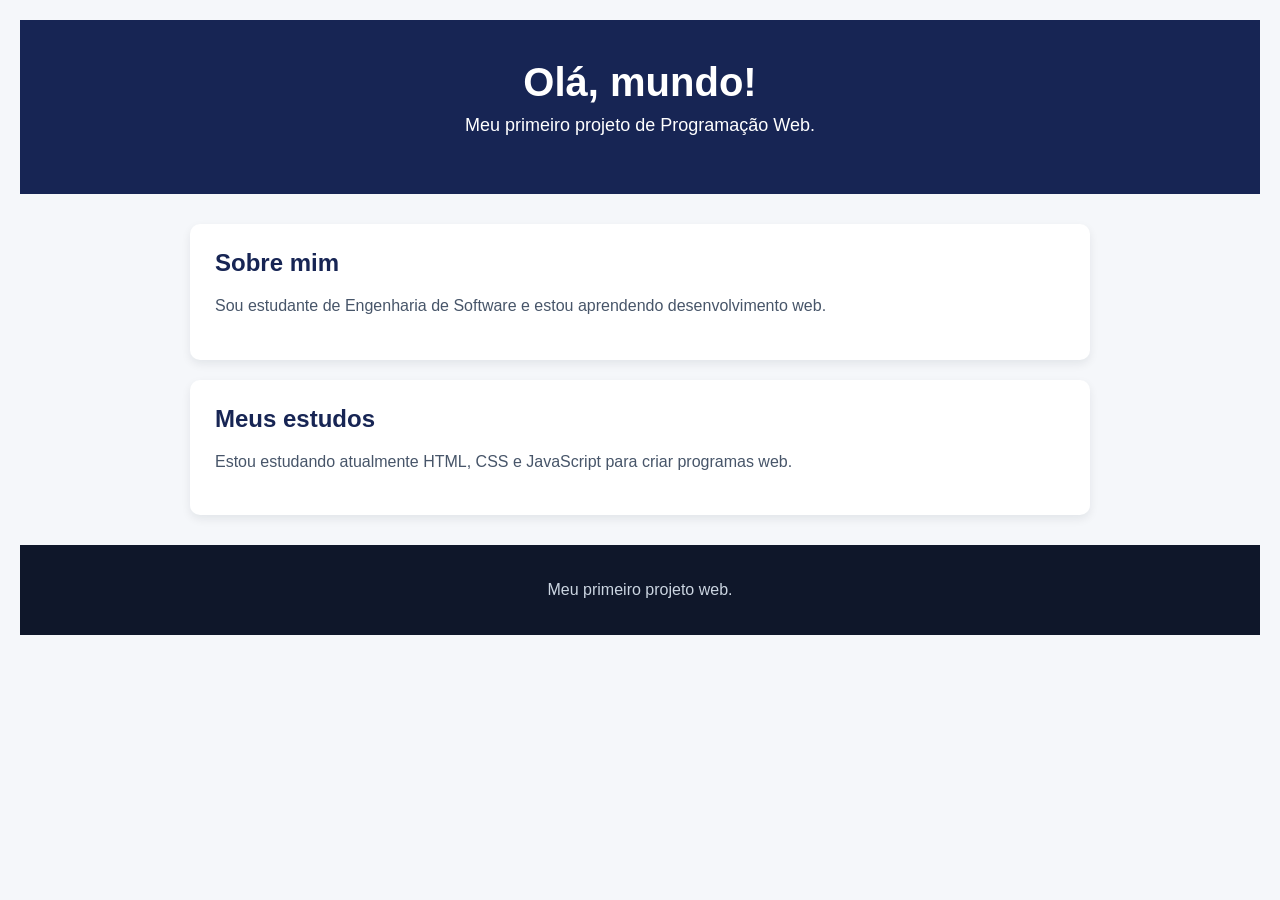
==== index.html @ a038ff34 "feat: adiciona estrutura inicial do projeto com HTML e CSS" ====
<!DOCTYPE html>
<html lang="pt-BR">
<head>
    <meta charset="UTF-8">
    <meta name="viewport" content="width=device-width, initial-scale=1.0">
    <title>Meu primeiro site.</title>
    <link rel="stylesheet" href="style.css">
</head>
<body>
    <header>
        <h1>Olá, mundo!</h1>
        <p>Meu primeiro projeto de Programação Web.</p>
    </header>
    <main>
        <section>
            <h2>Sobre mim</h2>
            <p>
                Sou estudante de Engenharia de Software
                e estou aprendendo desenvolvimento web.
            </p>
        </section>
        <section>
            <h2>Meus estudos</h2>
            <p>
                Estou estudando atualmente HTML, CSS e JavaScript para criar programas web.
            </p>
        </section>
    </main>
    <footer>
        <p>Meu primeiro projeto web.</p>
    </footer>
</body>
</html>
---- style.css ----
body {
    background-color: #F5F7FA;
    font-family: Arial, sans-serif;
    margin: 20px;
}

header {
    background-color: #172554;
    color: #FFFFFF;
    text-align: center;
    padding: 40px 20px;
}

h1 {
    margin: 0;
    font-size: 40px;
}

main {
    max-width: 900px;
    margin: 30px auto;
}

section {
    background-color: #FFFFFF;
    padding: 25px;
    margin-bottom: 20px;
    border-radius: 10px;
}

section h2 {
    color: #172554;
    margin-top: 0;
    margin-bottom: 10px;
    font-size: 24px;
}

section p {
    color: #475569;
}

footer {
    background-color: #0F172A;
    color: #CBD5E1;
    text-align: center;
    padding: 20px;
}

header p {
    font-size: 18px;
    margin-top: 10px;
}

section p {
    font-size: 16px;
    line-height: 1.6;
}

section {
    background-color: #FFFFFF;
    padding: 25px;
    margin-bottom: 20px;
    border-radius: 10px;
    box-shadow: 0 4px 10px rgba(15, 23, 42, 0.08);
}
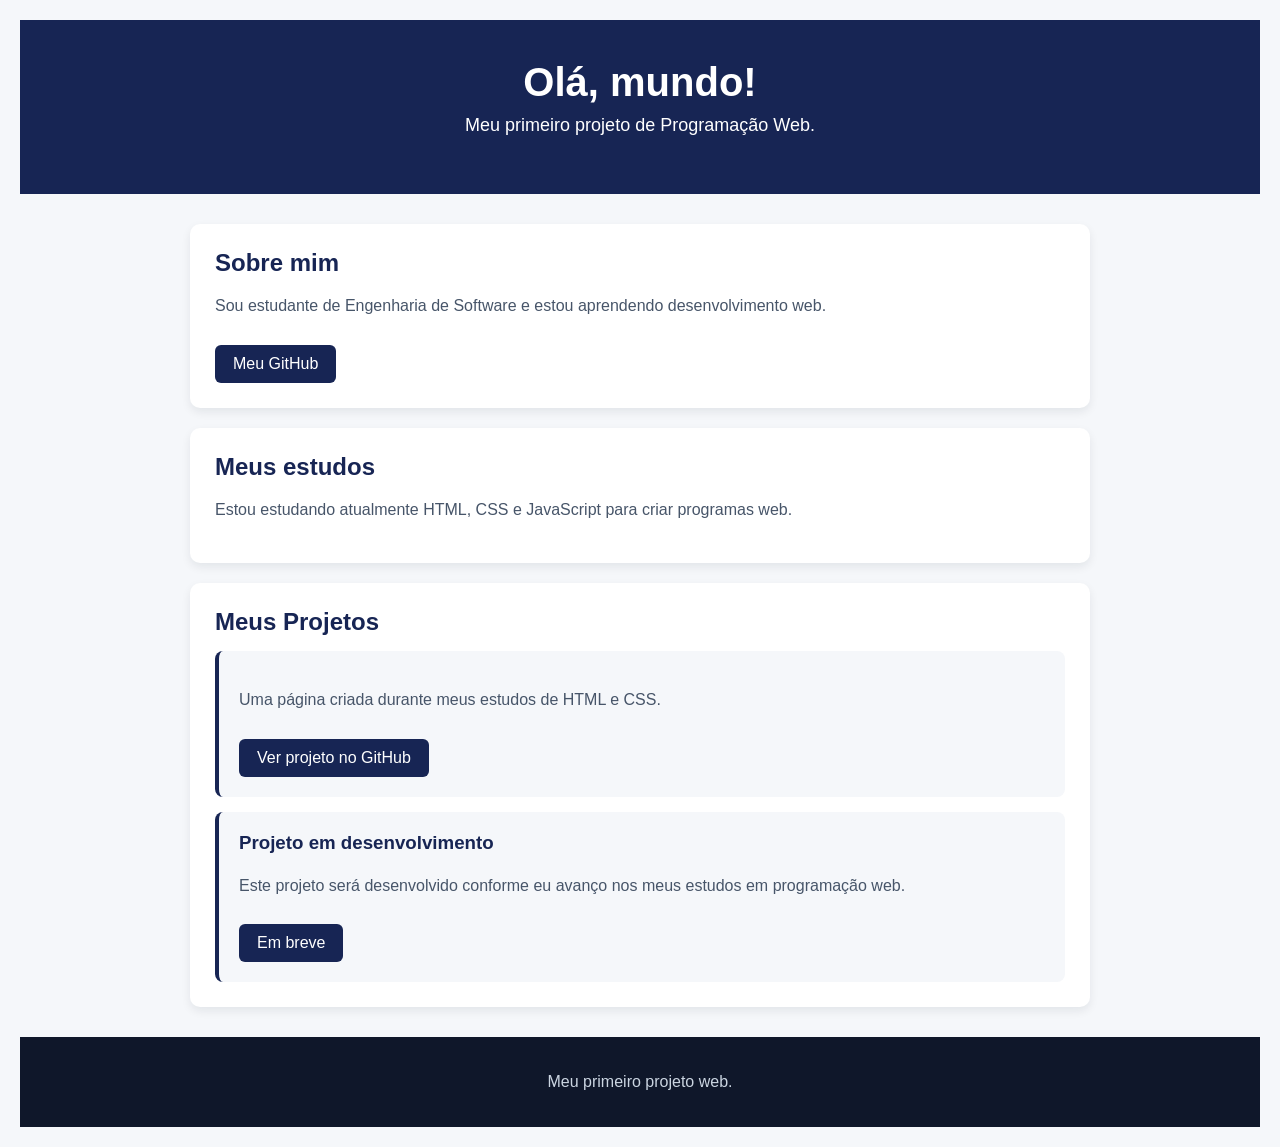
==== commit cff17ed5: "feat: adiciona seções sobre estudos e projetos com links no HTML e estilos no CSS" ====
--- a/index.html
+++ b/index.html
@@ -15,9 +15,9 @@
         <section>
             <h2>Sobre mim</h2>
             <p>
-                Sou estudante de Engenharia de Software
-                e estou aprendendo desenvolvimento web.
+                Sou estudante de Engenharia de Software e estou aprendendo desenvolvimento web.
             </p>
+            <a href="https://github.com/" target="_blank">Meu GitHub</a>
         </section>
         <section>
             <h2>Meus estudos</h2>
@@ -25,6 +25,22 @@
                 Estou estudando atualmente HTML, CSS e JavaScript para criar programas web.
             </p>
         </section>
+        <section>
+            <h2>Meus Projetos</h2>
+                <div class="projeto">
+                <p>
+                    Uma página criada durante meus estudos de HTML e CSS.
+                </p>
+                <a href="https://github.com" target="_blank">Ver projeto no GitHub</a>
+                </div>
+                <div class="projeto">
+                    <h3>Projeto em desenvolvimento</h3>
+                    <p>
+                        Este projeto será desenvolvido conforme eu avanço nos meus estudos em programação web.
+                    </p>
+                    <a href="#" >Em breve</a>
+                </div>
+        </section>
     </main>
     <footer>
         <p>Meu primeiro projeto web.</p>
--- a/style.css
+++ b/style.css
@@ -62,4 +62,31 @@
     margin-bottom: 20px;
     border-radius: 10px;
     box-shadow: 0 4px 10px rgba(15, 23, 42, 0.08);
+}
+
+section a {
+    display: inline-block;
+    background-color: #172554;
+    color: #FFFFFF;
+    padding: 10px 18px;
+    text-decoration: none;
+    border-radius: 6px;
+    margin-top: 10px;
+}
+
+section a:hover {
+    background-color: #1E40AF;
+}
+
+.projeto {
+    background-color: #F5F7FA;
+    padding: 20px;
+    margin-top: 15px;
+    border-radius: 8px;
+    border-left: 4px solid #172554;
+}
+
+.projeto h3 {
+    margin-top: 0;
+    color: #172554;
 }
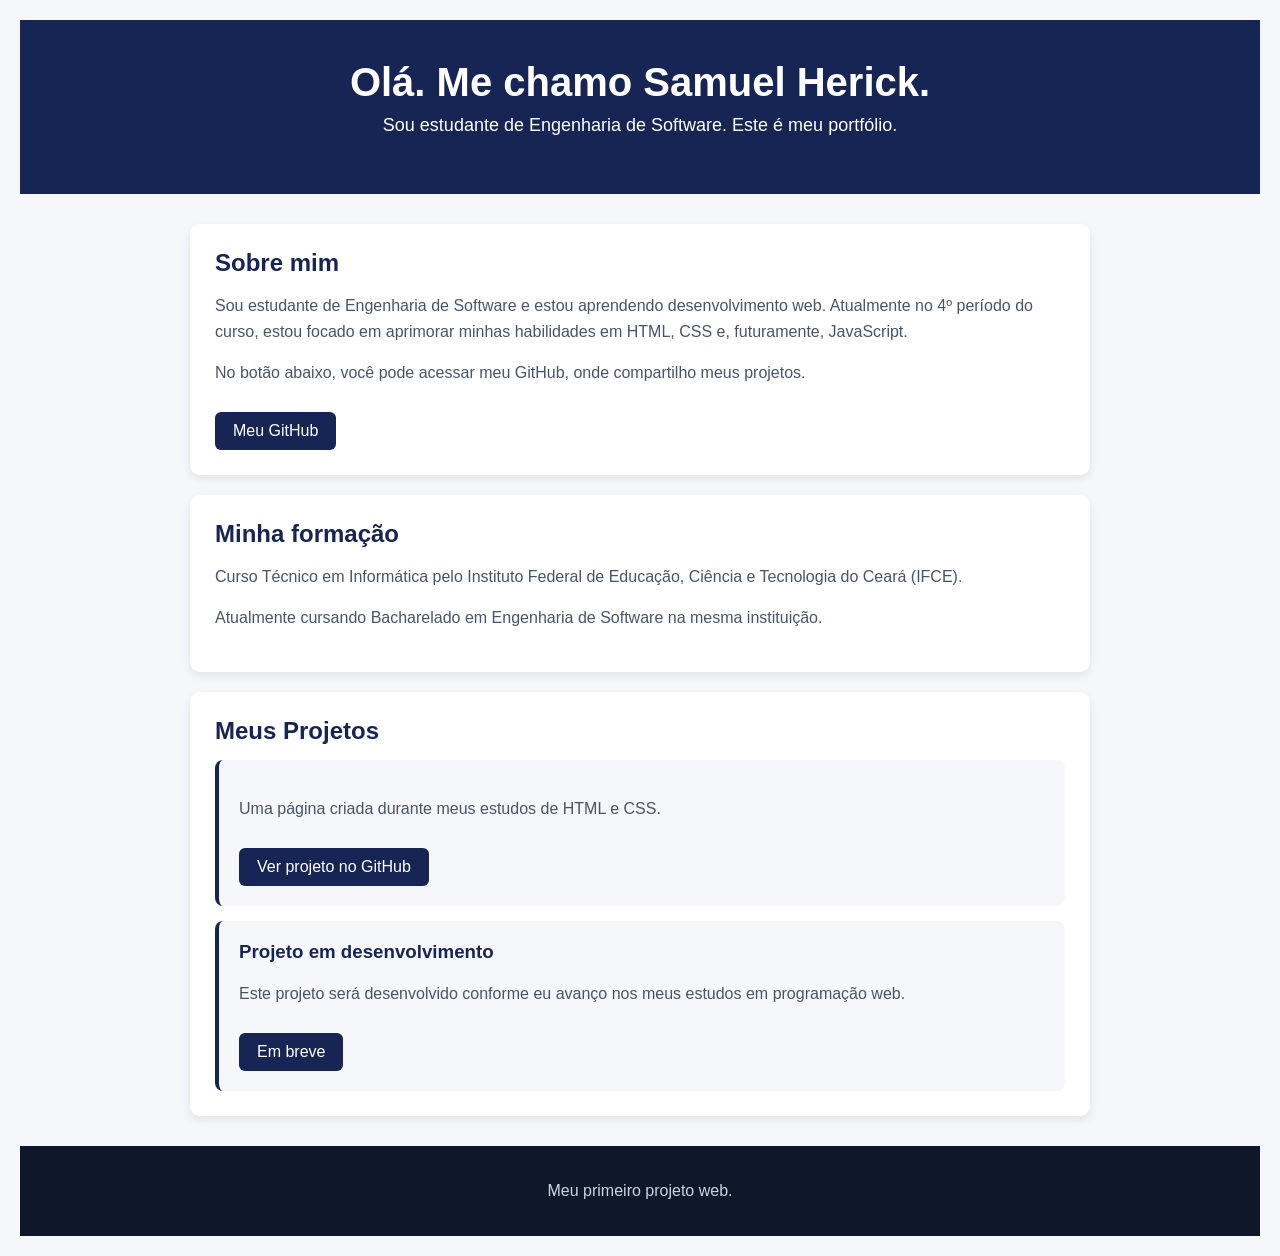
==== commit 23a556b3: "feat: atualiza informações pessoais e estrutura do portfólio no HTML" ====
--- a/index.html
+++ b/index.html
@@ -3,27 +3,36 @@
 <head>
     <meta charset="UTF-8">
     <meta name="viewport" content="width=device-width, initial-scale=1.0">
-    <title>Meu primeiro site.</title>
+    <title>Meu portfólio</title>
     <link rel="stylesheet" href="style.css">
 </head>
 <body>
     <header>
-        <h1>Olá, mundo!</h1>
-        <p>Meu primeiro projeto de Programação Web.</p>
+        <h1>Olá. Me chamo Samuel Herick.</h1>
+        <p>Sou estudante de Engenharia de Software. Este é meu portfólio.</p>
     </header>
     <main>
         <section>
             <h2>Sobre mim</h2>
             <p>
                 Sou estudante de Engenharia de Software e estou aprendendo desenvolvimento web.
+                Atualmente no 4º período do curso, estou focado em aprimorar minhas habilidades em HTML, CSS e, 
+                futuramente, JavaScript.
+            </p> 
+            <p>
+                No botão abaixo, você pode acessar meu GitHub, onde compartilho meus projetos.  
             </p>
-            <a href="https://github.com/" target="_blank">Meu GitHub</a>
+            <a href="https://github.com/sam-herickdev" target="_blank">Meu GitHub</a>
         </section>
         <section>
-            <h2>Meus estudos</h2>
+            <h2>Minha formação</h2>
             <p>
-                Estou estudando atualmente HTML, CSS e JavaScript para criar programas web.
+                Curso Técnico em Informática pelo Instituto Federal de Educação, Ciência e Tecnologia do Ceará (IFCE).
             </p>
+            <p>
+                Atualmente cursando Bacharelado em Engenharia de Software na mesma instituição.
+            </p>
+            
         </section>
         <section>
             <h2>Meus Projetos</h2>
@@ -31,7 +40,7 @@
                 <p>
                     Uma página criada durante meus estudos de HTML e CSS.
                 </p>
-                <a href="https://github.com" target="_blank">Ver projeto no GitHub</a>
+                <a href="https://github.com/sam-herickdev/prog-web" target="_blank">Ver projeto no GitHub</a>
                 </div>
                 <div class="projeto">
                     <h3>Projeto em desenvolvimento</h3>
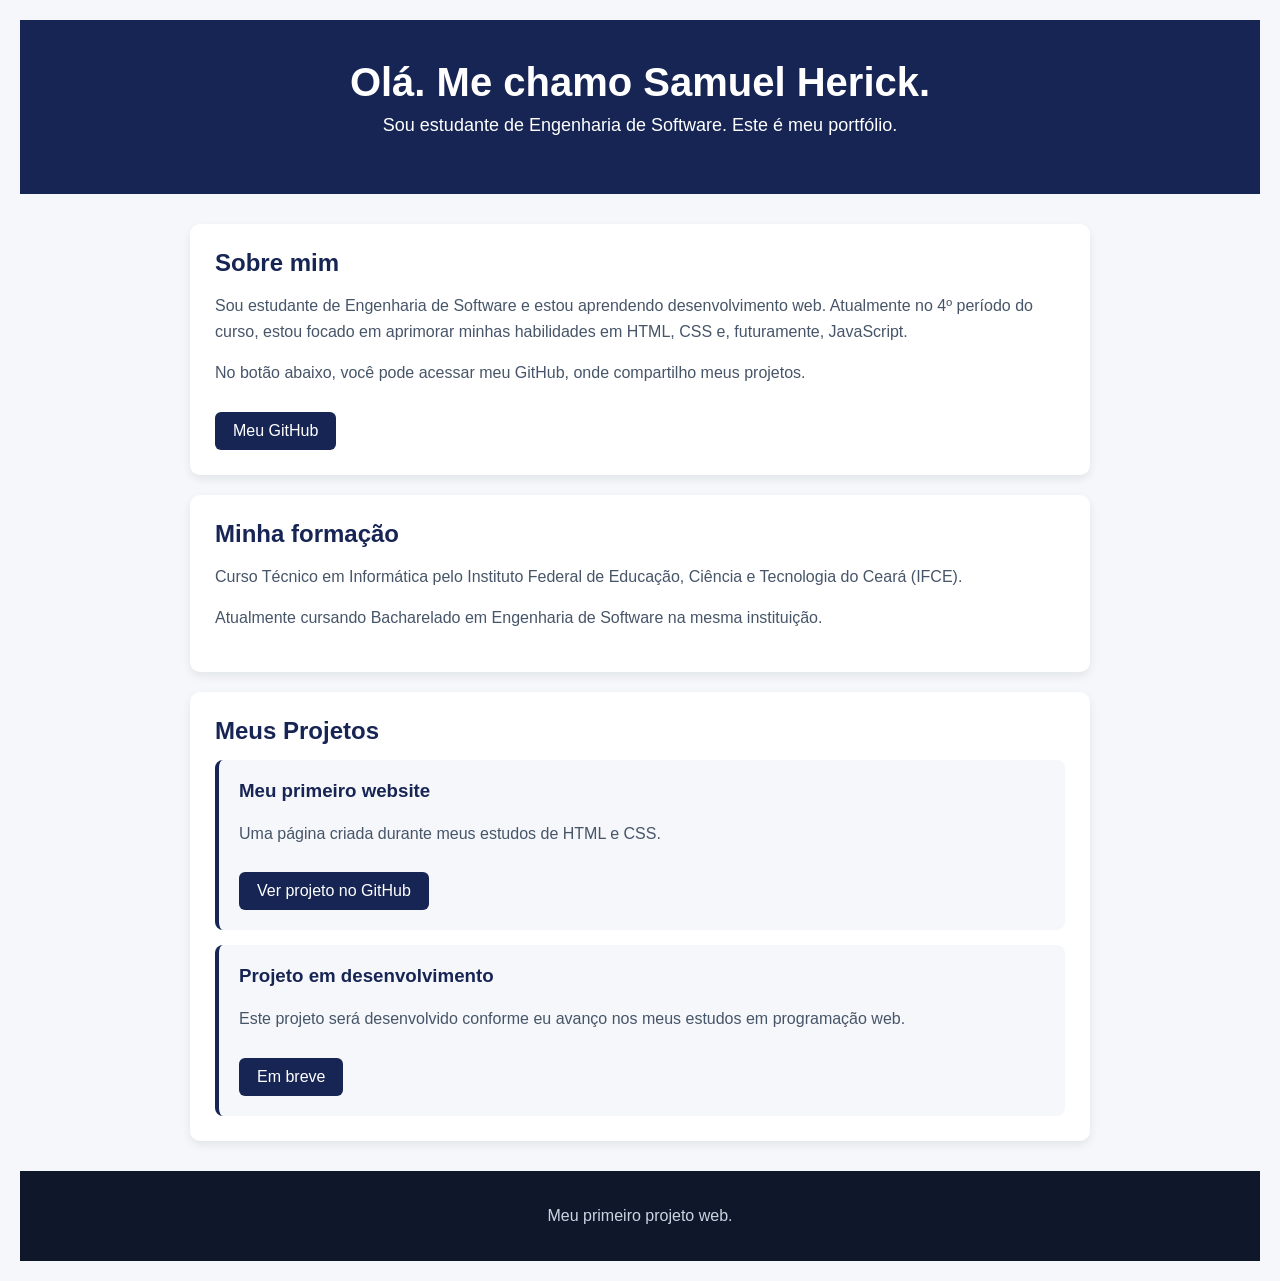
==== commit 9be3fe8e: "feat: adiciona seção de projetos com descrição no HTML e ajusta estilos no CSS" ====
--- a/index.html
+++ b/index.html
@@ -37,6 +37,7 @@
         <section>
             <h2>Meus Projetos</h2>
                 <div class="projeto">
+                    <h3>Meu primeiro website</h3>
                 <p>
                     Uma página criada durante meus estudos de HTML e CSS.
                 </p>
--- a/style.css
+++ b/style.css
@@ -1,8 +1,18 @@
+/* Estrutura geral */
+
 body {
     background-color: #F5F7FA;
     font-family: Arial, sans-serif;
     margin: 20px;
 }
+
+main {
+    max-width: 900px;
+    margin: 30px auto;
+}
+
+
+/* Cabeçalho */
 
 header {
     background-color: #172554;
@@ -16,16 +26,20 @@
     font-size: 40px;
 }
 
-main {
-    max-width: 900px;
-    margin: 30px auto;
+header p {
+    font-size: 18px;
+    margin-top: 10px;
 }
+
+
+/* Conteúdo */
 
 section {
     background-color: #FFFFFF;
     padding: 25px;
     margin-bottom: 20px;
     border-radius: 10px;
+    box-shadow: 0 4px 10px rgba(15, 23, 42, 0.08);
 }
 
 section h2 {
@@ -37,32 +51,12 @@
 
 section p {
     color: #475569;
-}
-
-footer {
-    background-color: #0F172A;
-    color: #CBD5E1;
-    text-align: center;
-    padding: 20px;
-}
-
-header p {
-    font-size: 18px;
-    margin-top: 10px;
-}
-
-section p {
     font-size: 16px;
     line-height: 1.6;
 }
 
-section {
-    background-color: #FFFFFF;
-    padding: 25px;
-    margin-bottom: 20px;
-    border-radius: 10px;
-    box-shadow: 0 4px 10px rgba(15, 23, 42, 0.08);
-}
+
+/* Links */
 
 section a {
     display: inline-block;
@@ -78,6 +72,9 @@
     background-color: #1E40AF;
 }
 
+
+/* Projetos */
+
 .projeto {
     background-color: #F5F7FA;
     padding: 20px;
@@ -89,4 +86,14 @@
 .projeto h3 {
     margin-top: 0;
     color: #172554;
+}
+
+
+/* Rodapé */
+
+footer {
+    background-color: #0F172A;
+    color: #CBD5E1;
+    text-align: center;
+    padding: 20px;
 }
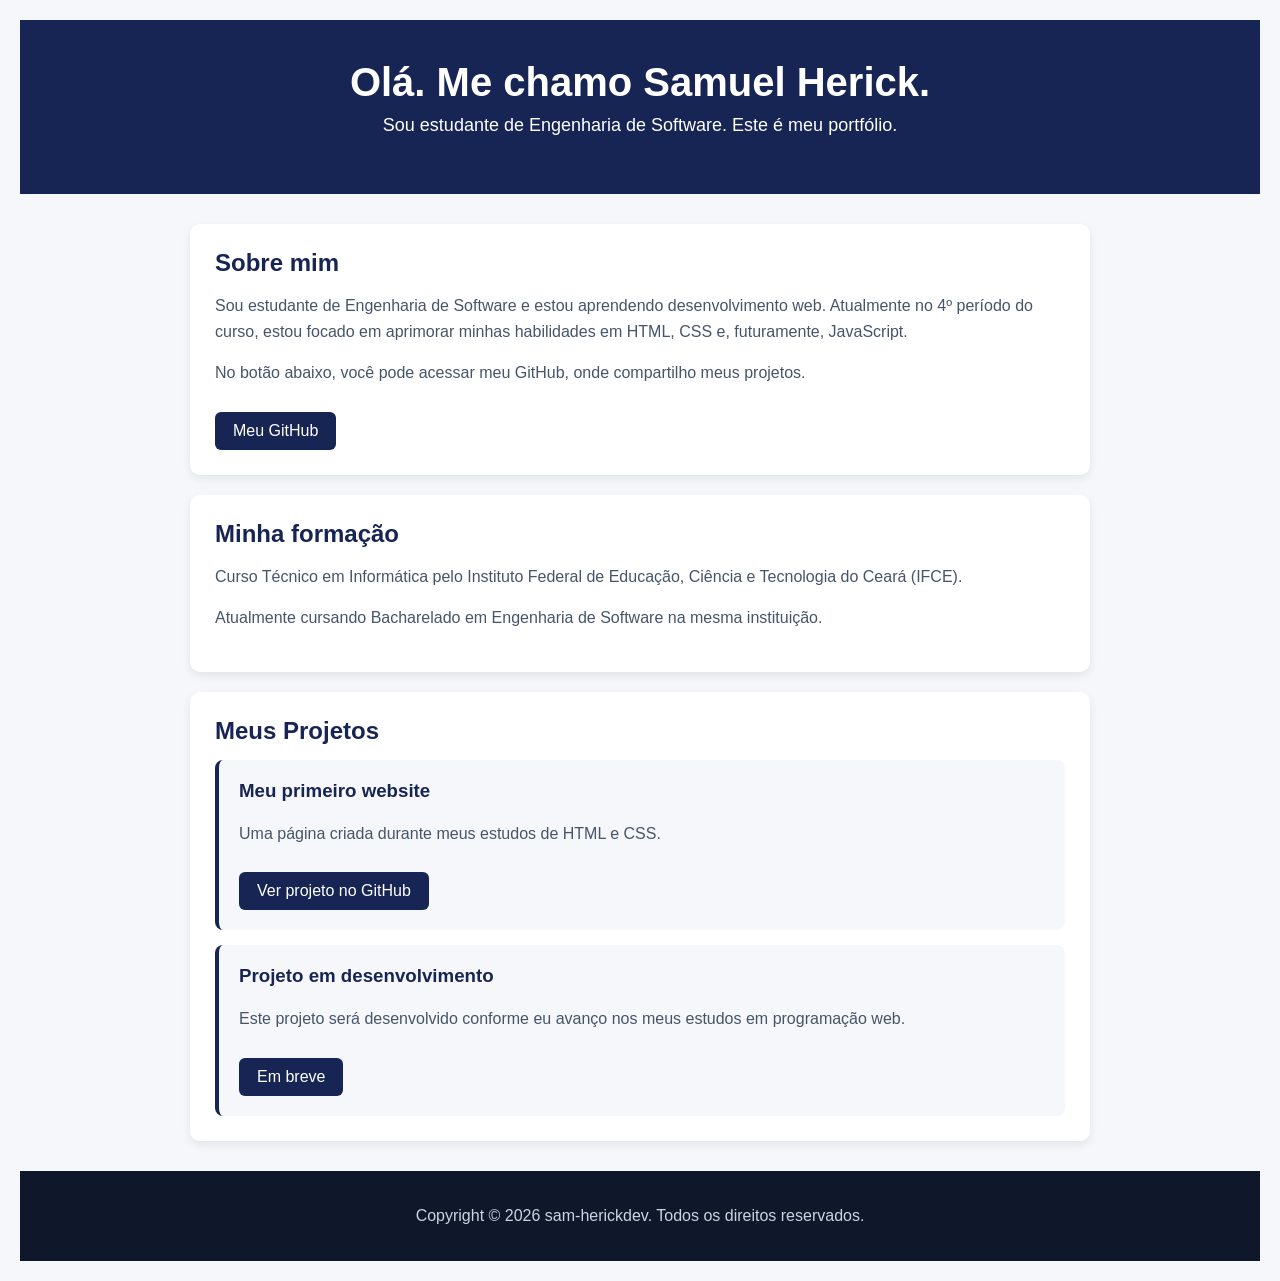
==== commit 106926ef: "feat: atualiza mensagem de copyright no rodapé do HTML" ====
--- a/index.html
+++ b/index.html
@@ -53,7 +53,7 @@
         </section>
     </main>
     <footer>
-        <p>Meu primeiro projeto web.</p>
+        <p>Copyright © 2026 sam-herickdev. Todos os direitos reservados.</p>
     </footer>
 </body>
 </html>
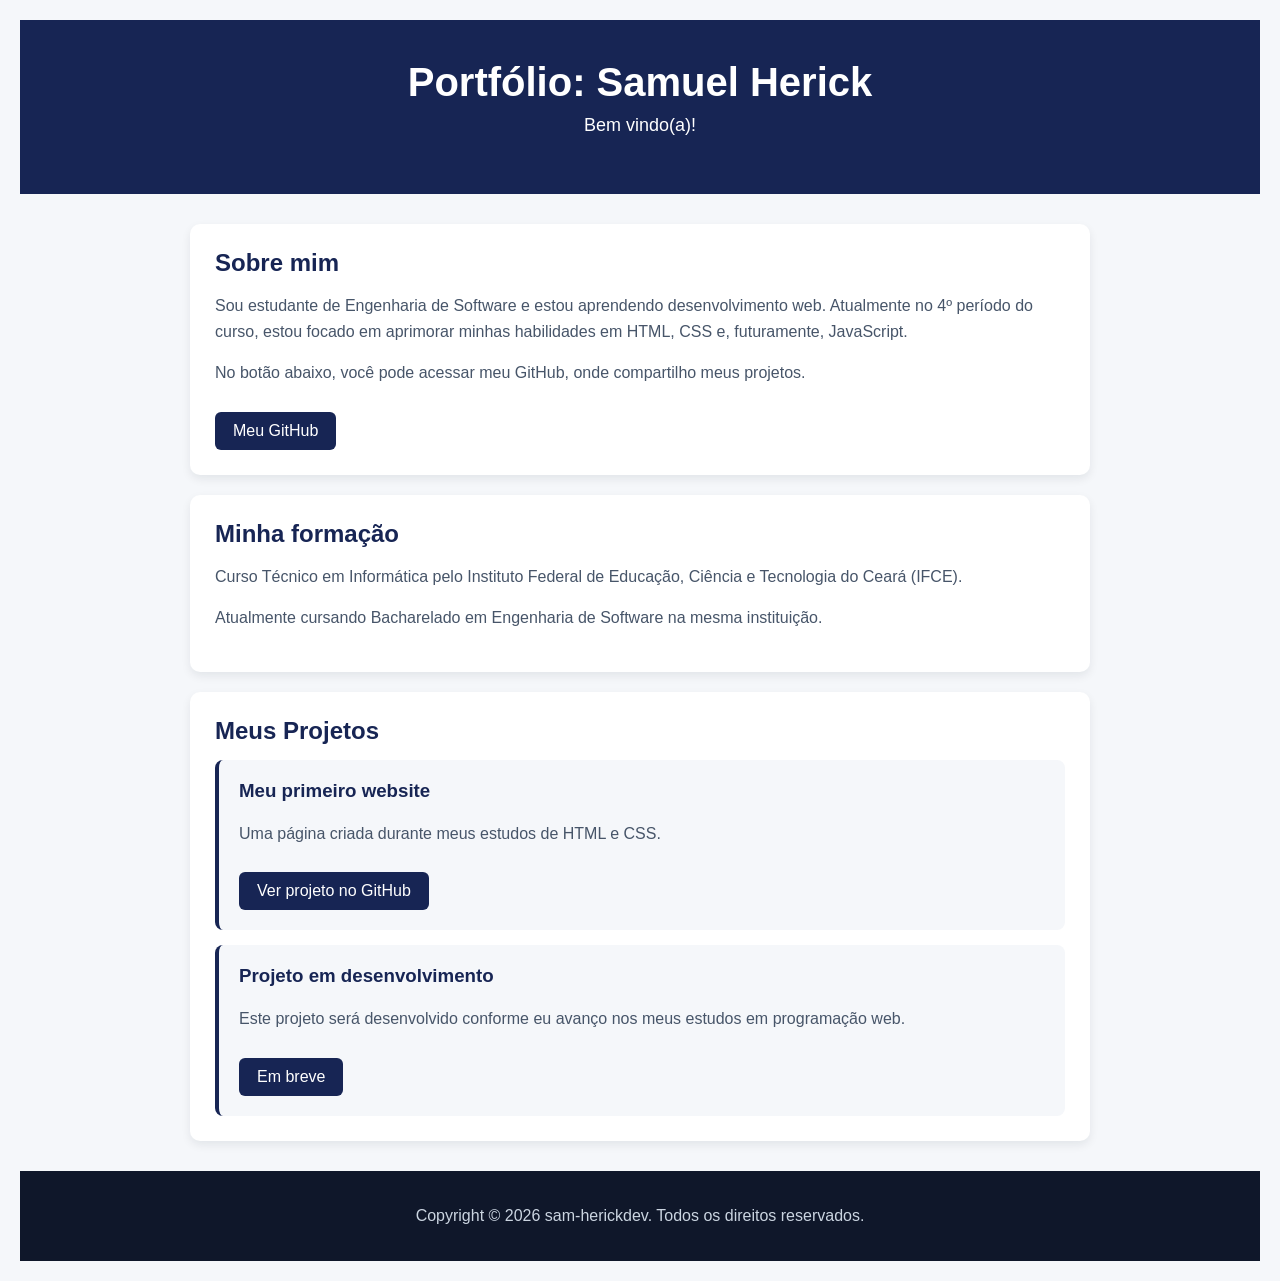
==== commit 6263d611: "feat: adiciona formulário de cadastro e estilização no CSS" ====
--- a/index.html
+++ b/index.html
@@ -8,8 +8,8 @@
 </head>
 <body>
     <header>
-        <h1>Olá. Me chamo Samuel Herick.</h1>
-        <p>Sou estudante de Engenharia de Software. Este é meu portfólio.</p>
+        <h1>Portfólio: Samuel Herick</h1>
+        <p>Bem vindo(a)!</p>
     </header>
     <main>
         <section>
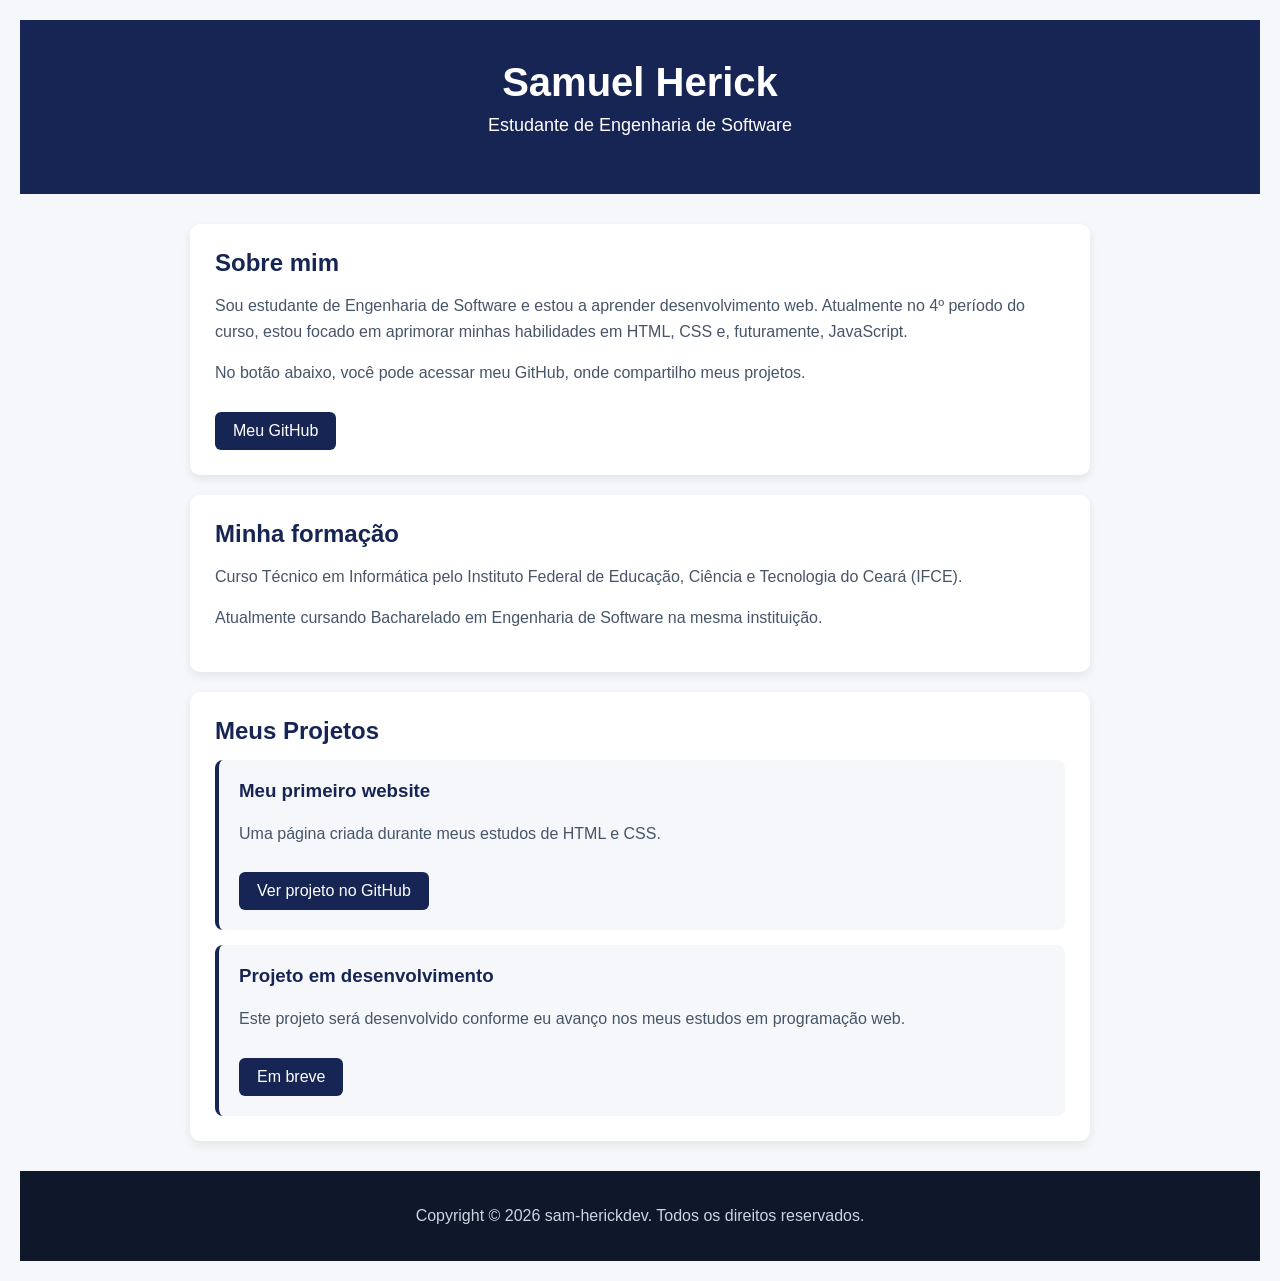
==== commit 1a41311c: "feat: adiciona formulário de inscrição e currículo ao projeto" ====
--- a/index.html
+++ b/index.html
@@ -3,28 +3,30 @@
 <head>
     <meta charset="UTF-8">
     <meta name="viewport" content="width=device-width, initial-scale=1.0">
-    <title>Meu portfólio</title>
+    <title>Currículo & Portfólio - Samuel Herick</title>
     <link rel="stylesheet" href="style.css">
 </head>
 <body>
-    <header>
-        <h1>Portfólio: Samuel Herick</h1>
-        <p>Bem vindo(a)!</p>
+    <header class="cabecalho">
+        <h1>Samuel Herick</h1>
+        <p>Estudante de Engenharia de Software</p>
     </header>
-    <main>
-        <section>
+
+    <main class="conteudo-principal">
+        <section class="cartao">
             <h2>Sobre mim</h2>
             <p>
-                Sou estudante de Engenharia de Software e estou aprendendo desenvolvimento web.
+                Sou estudante de Engenharia de Software e estou a aprender desenvolvimento web.
                 Atualmente no 4º período do curso, estou focado em aprimorar minhas habilidades em HTML, CSS e, 
                 futuramente, JavaScript.
             </p> 
             <p>
                 No botão abaixo, você pode acessar meu GitHub, onde compartilho meus projetos.  
             </p>
-            <a href="https://github.com/sam-herickdev" target="_blank">Meu GitHub</a>
+            <a href="https://github.com/sam-herickdev" target="_blank" class="botao">Meu GitHub</a>
         </section>
-        <section>
+
+        <section class="cartao">
             <h2>Minha formação</h2>
             <p>
                 Curso Técnico em Informática pelo Instituto Federal de Educação, Ciência e Tecnologia do Ceará (IFCE).
@@ -32,27 +34,30 @@
             <p>
                 Atualmente cursando Bacharelado em Engenharia de Software na mesma instituição.
             </p>
+        </section>
+
+        <section class="cartao">
+            <h2>Meus Projetos</h2>
             
-        </section>
-        <section>
-            <h2>Meus Projetos</h2>
-                <div class="projeto">
-                    <h3>Meu primeiro website</h3>
+            <div class="projeto">
+                <h3>Meu primeiro website</h3>
                 <p>
                     Uma página criada durante meus estudos de HTML e CSS.
                 </p>
-                <a href="https://github.com/sam-herickdev/prog-web" target="_blank">Ver projeto no GitHub</a>
-                </div>
-                <div class="projeto">
-                    <h3>Projeto em desenvolvimento</h3>
-                    <p>
-                        Este projeto será desenvolvido conforme eu avanço nos meus estudos em programação web.
-                    </p>
-                    <a href="#" >Em breve</a>
-                </div>
+                <a href="https://github.com/sam-herickdev/prog-web" target="_blank" class="botao">Ver projeto no GitHub</a>
+            </div>
+
+            <div class="projeto">
+                <h3>Projeto em desenvolvimento</h3>
+                <p>
+                    Este projeto será desenvolvido conforme eu avanço nos meus estudos em programação web.
+                </p>
+                <a href="#" class="botao">Em breve</a>
+            </div>
         </section>
     </main>
-    <footer>
+
+    <footer class="rodape">
         <p>Copyright © 2026 sam-herickdev. Todos os direitos reservados.</p>
     </footer>
 </body>
